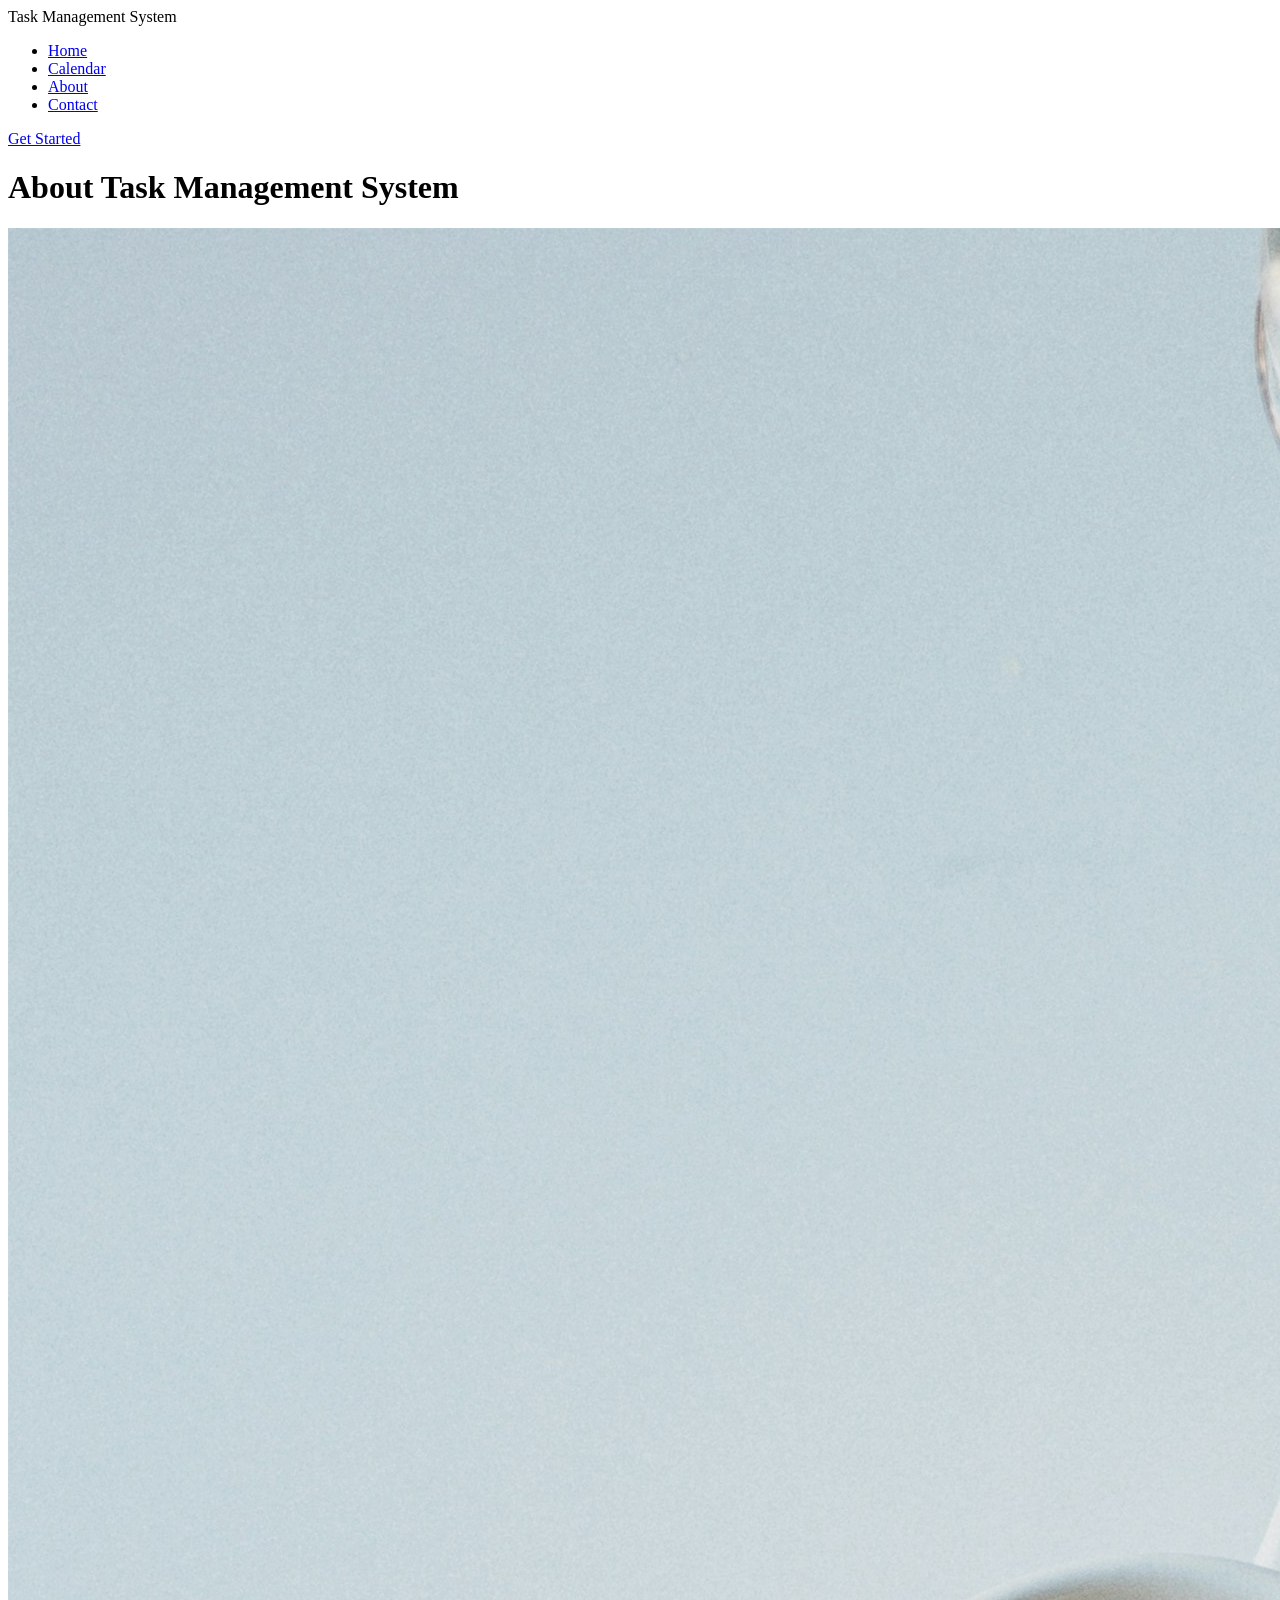
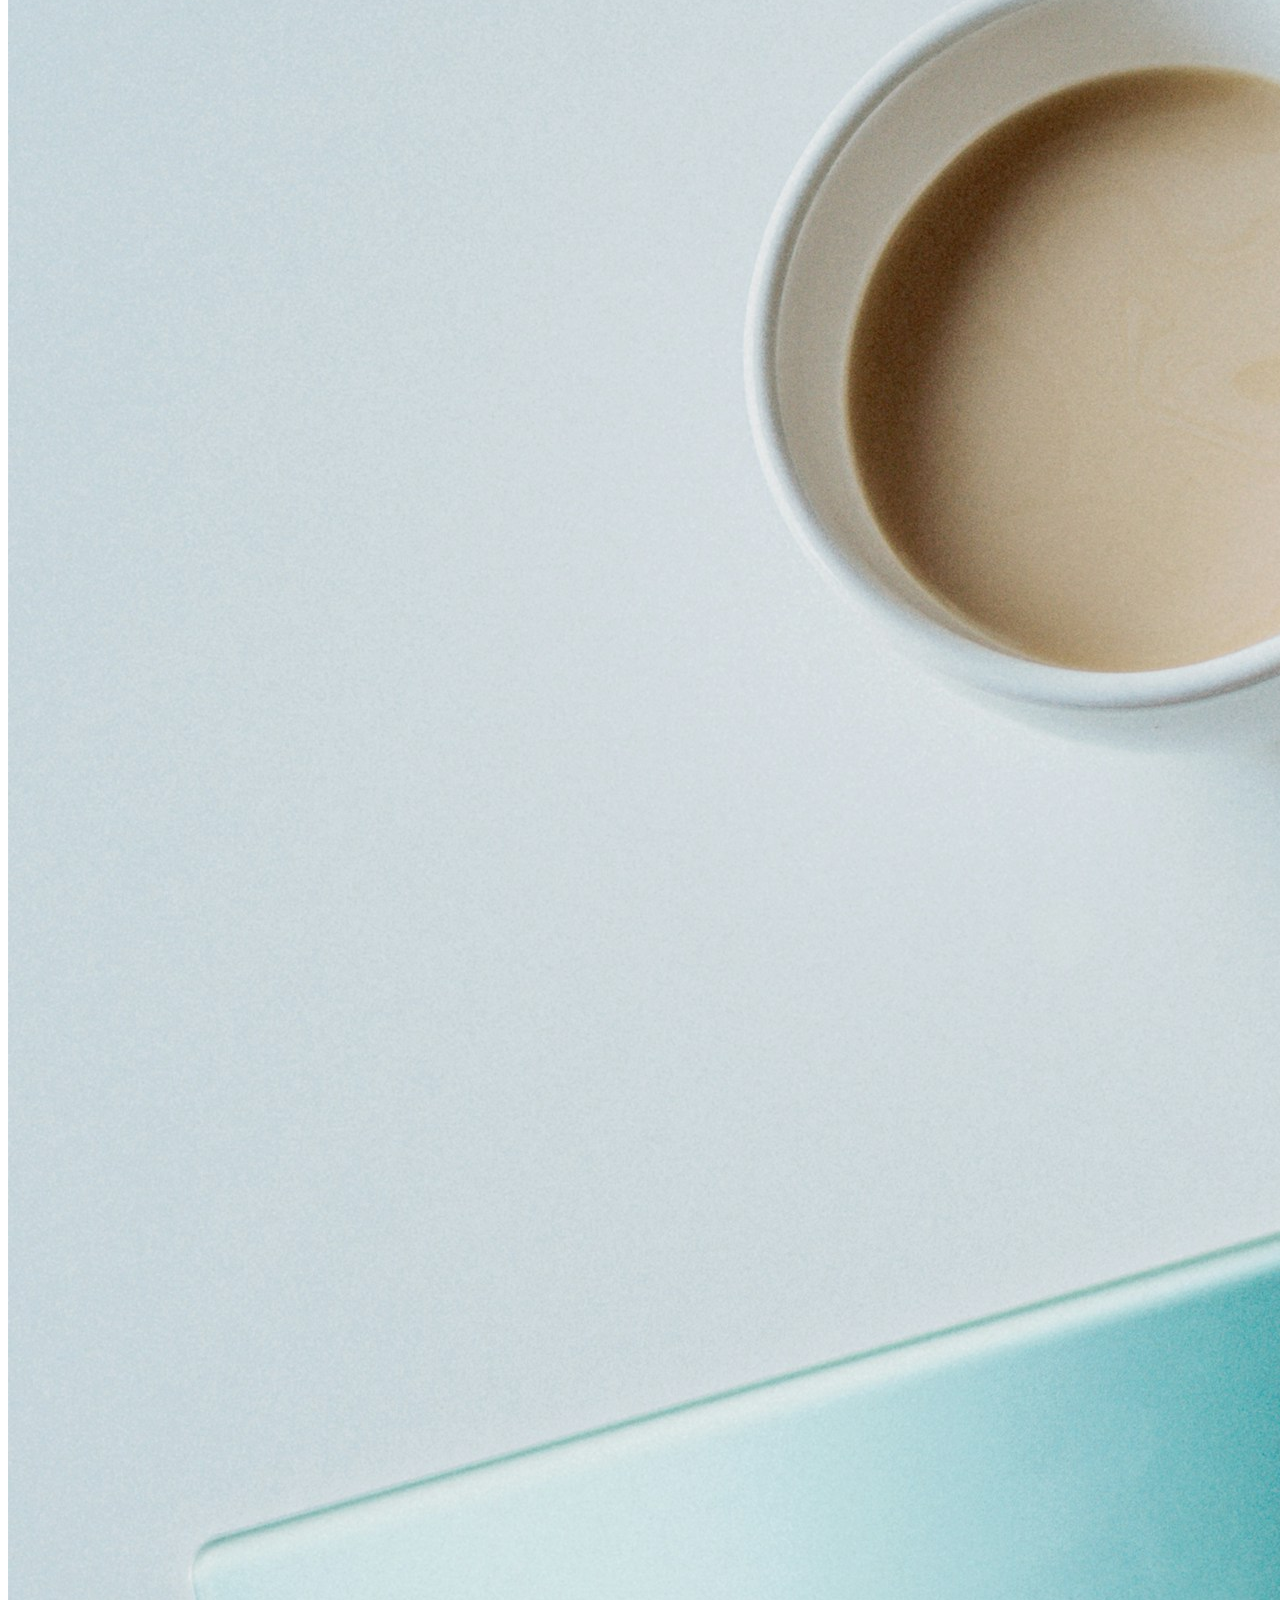
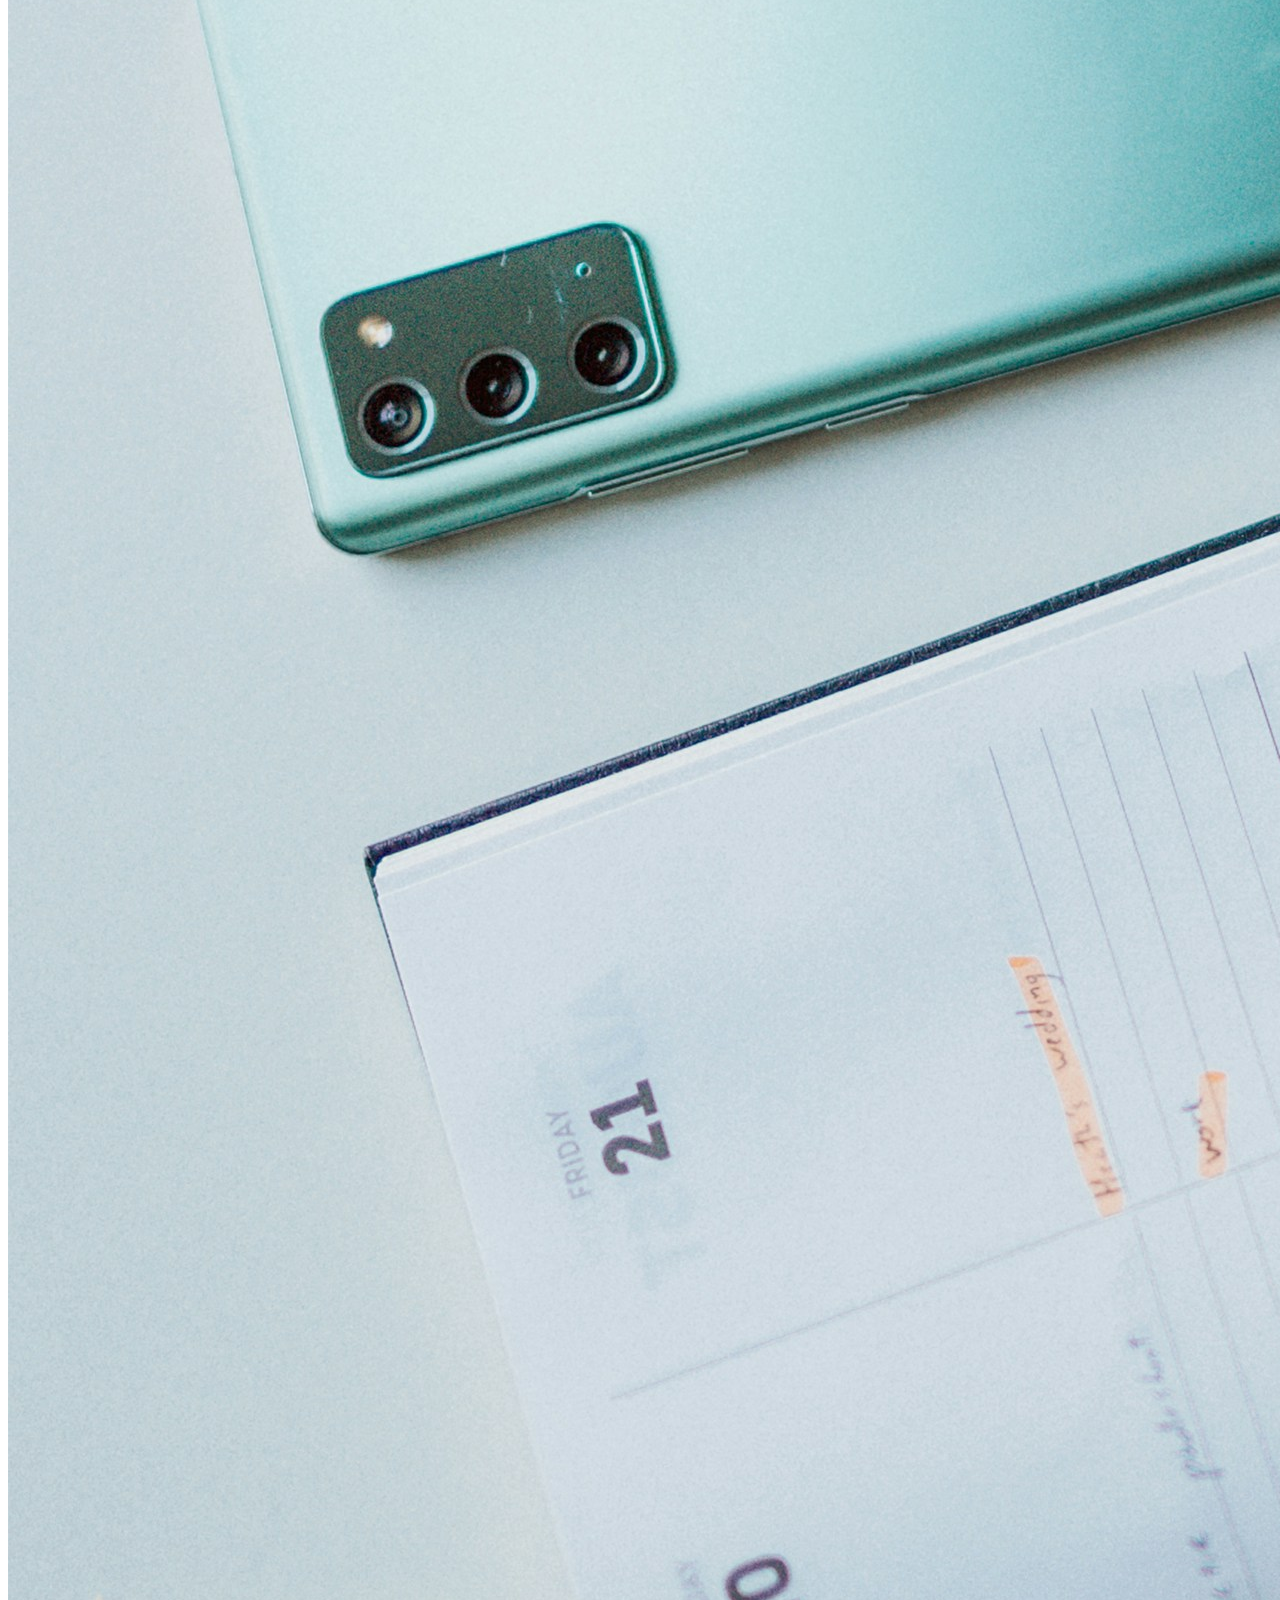
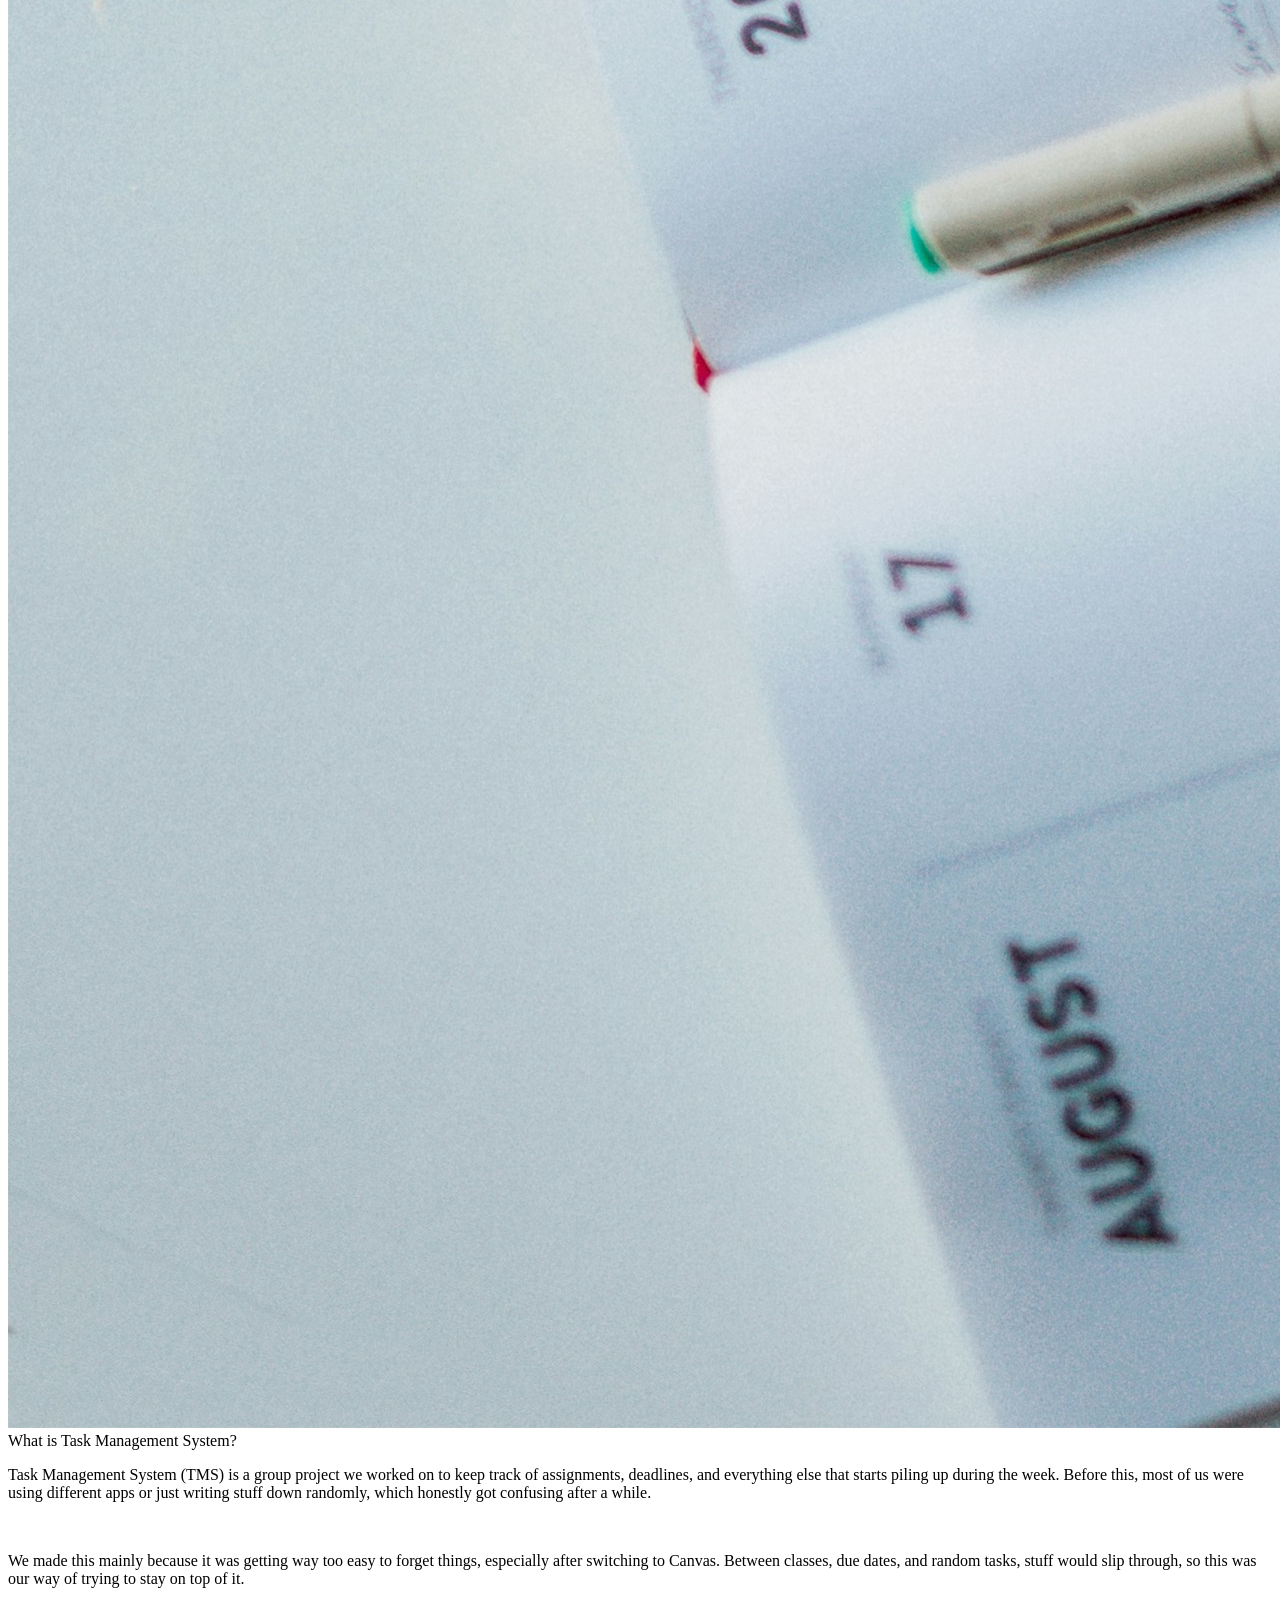
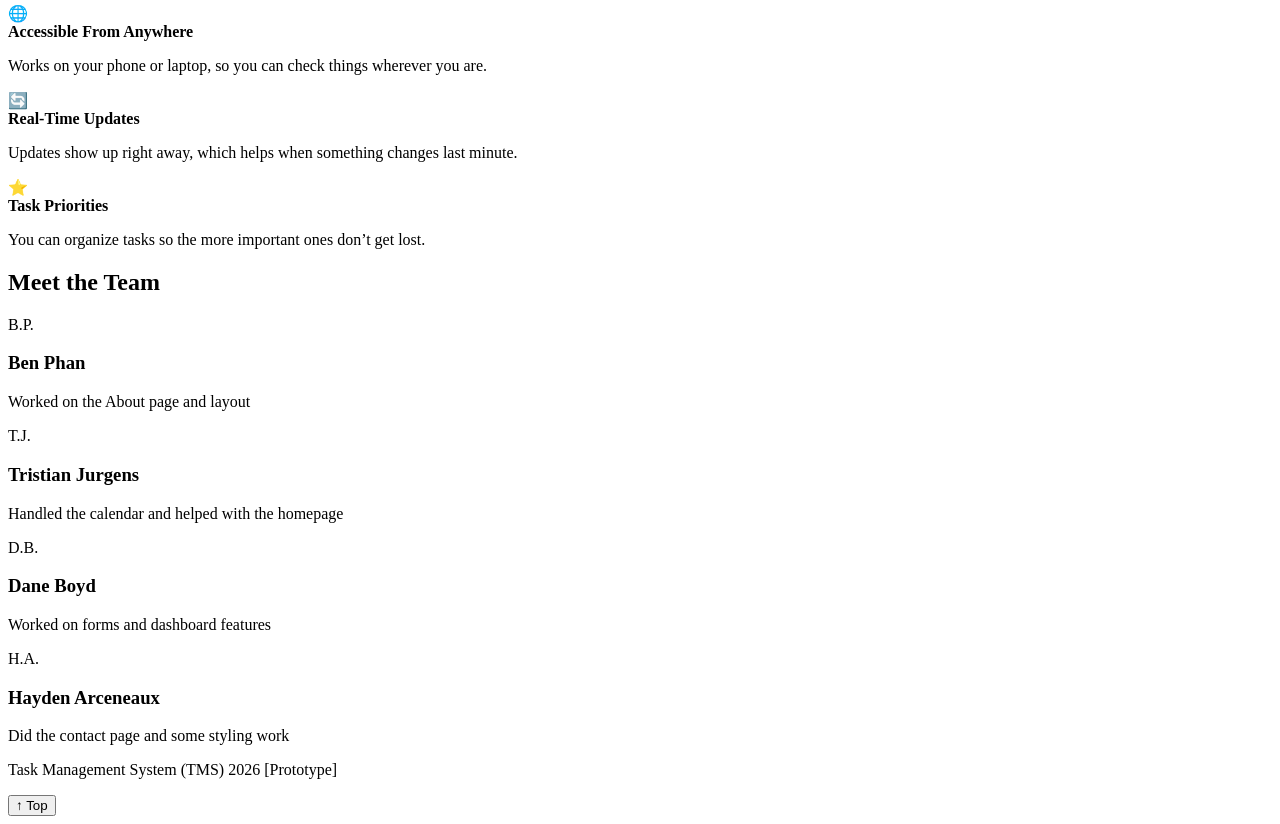
==== aboutPage.html @ 97583f64 "Add files via upload" ====
<!--Author of Task Management System About Page: Ben Phan
    HTML for the TMS About page

    NOTE: Still need to check file paths for buttons
    Might update team roles later -->

<!DOCTYPE html>
<html lang="en">

<head>
    <meta charset="UTF-8">
    <!--Name might change later-->
    <title>About | Task Management System</title> 
    <link rel="stylesheet" href="AboutStyle.css">
</head>

<body>

    <!--Top navigation bar-->
    <nav>
        <span class="logo">Task Management System</span>

        <!--Links (placeholders for now, fix if needed)-->
        <ul>
            <li><a href="home.html">Home</a></li>
            <li><a href="calendar.html">Calendar</a></li>
            <li><a href="AboutPage.html">About</a></li>
            <li><a href="contact.html">Contact</a></li>
        </ul>

        <a href="signup.html" class="nav-button">Get Started</a>
    </nav>

    <!--Page title-->
    <div class="page-banner">
        <h1>About Task Management System</h1>
    </div>

    <div class="divider"></div>

    <!--Image section-->
    <div class="image-section">
        <div class="image-box">
            <img src="calendarImage.jpg" alt="TMS calendar" />
        </div>
    </div>

    <div class="divider"></div>

    <!--About section-->
    <div class="about-info">

        <!--Left side-->
        <div class="left-side">
            <div class="section-title">What is Task Management System?</div>

            <div class="desc-box">
                <p>
                    Task Management System (TMS) is a group project we worked on to keep track
                    of assignments, deadlines, and everything else that starts piling up during the week.
                    Before this, most of us were using different apps or just writing stuff down randomly,
                    which honestly got confusing after a while.
                </p>

                <br>

                <p>
                    We made this mainly because it was getting way too easy to forget things,
                    especially after switching to Canvas. Between classes, due dates, and random tasks,
                    stuff would slip through, so this was our way of trying to stay on top of it.
                </p>
            </div>
        </div>

        <!--Right side (features)-->
        <div class="right-side">

            <div class="tms-feature">
                <span class="icon">🌐</span>
                <div>
                    <strong>Accessible From Anywhere</strong>
                    <p>Works on your phone or laptop, so you can check things wherever you are.</p>
                </div>
            </div>

            <div class="tms-feature">
                <span class="icon">🔄</span>
                <div>
                    <strong>Real-Time Updates</strong>
                    <p>Updates show up right away, which helps when something changes last minute.</p>
                </div>
            </div>

            <div class="tms-feature">
                <span class="icon">⭐</span>
                <div>
                    <strong>Task Priorities</strong>
                    <p>You can organize tasks so the more important ones don’t get lost.</p>
                </div>
            </div>

        </div>
    </div>

    <div class="divider"></div>

    <!--Team section-->
    <div class="team-section">
        <h2>Meet the Team</h2>

        <div class="team-grid">

            <div class="member-card">
                <div class="avatar">B.P.</div>
                <h3>Ben Phan</h3>
                <p>Worked on the About page and layout</p>
            </div>

            <div class="member-card">
                <div class="avatar">T.J.</div>
                <h3>Tristian Jurgens</h3>
                <p>Handled the calendar and helped with the homepage</p>
            </div>

            <div class="member-card">
                <div class="avatar">D.B.</div>
                <h3>Dane Boyd</h3>
                <p>Worked on forms and dashboard features</p>
            </div>

            <div class="member-card">
                <div class="avatar">H.A.</div>
                <h3>Hayden Arceneaux</h3>
                <p>Did the contact page and some styling work</p>
            </div>

        </div>
    </div>

    <!--Footer-->
    <footer>
        <p>Task Management System (TMS) 2026 [Prototype]</p>
    </footer>

    <!--Scroll button-->
    <button id="scrollButton" onclick="scrollToTop()">↑ Top</button>

    <script src="AboutScript.js"></script>

</body>
</html>
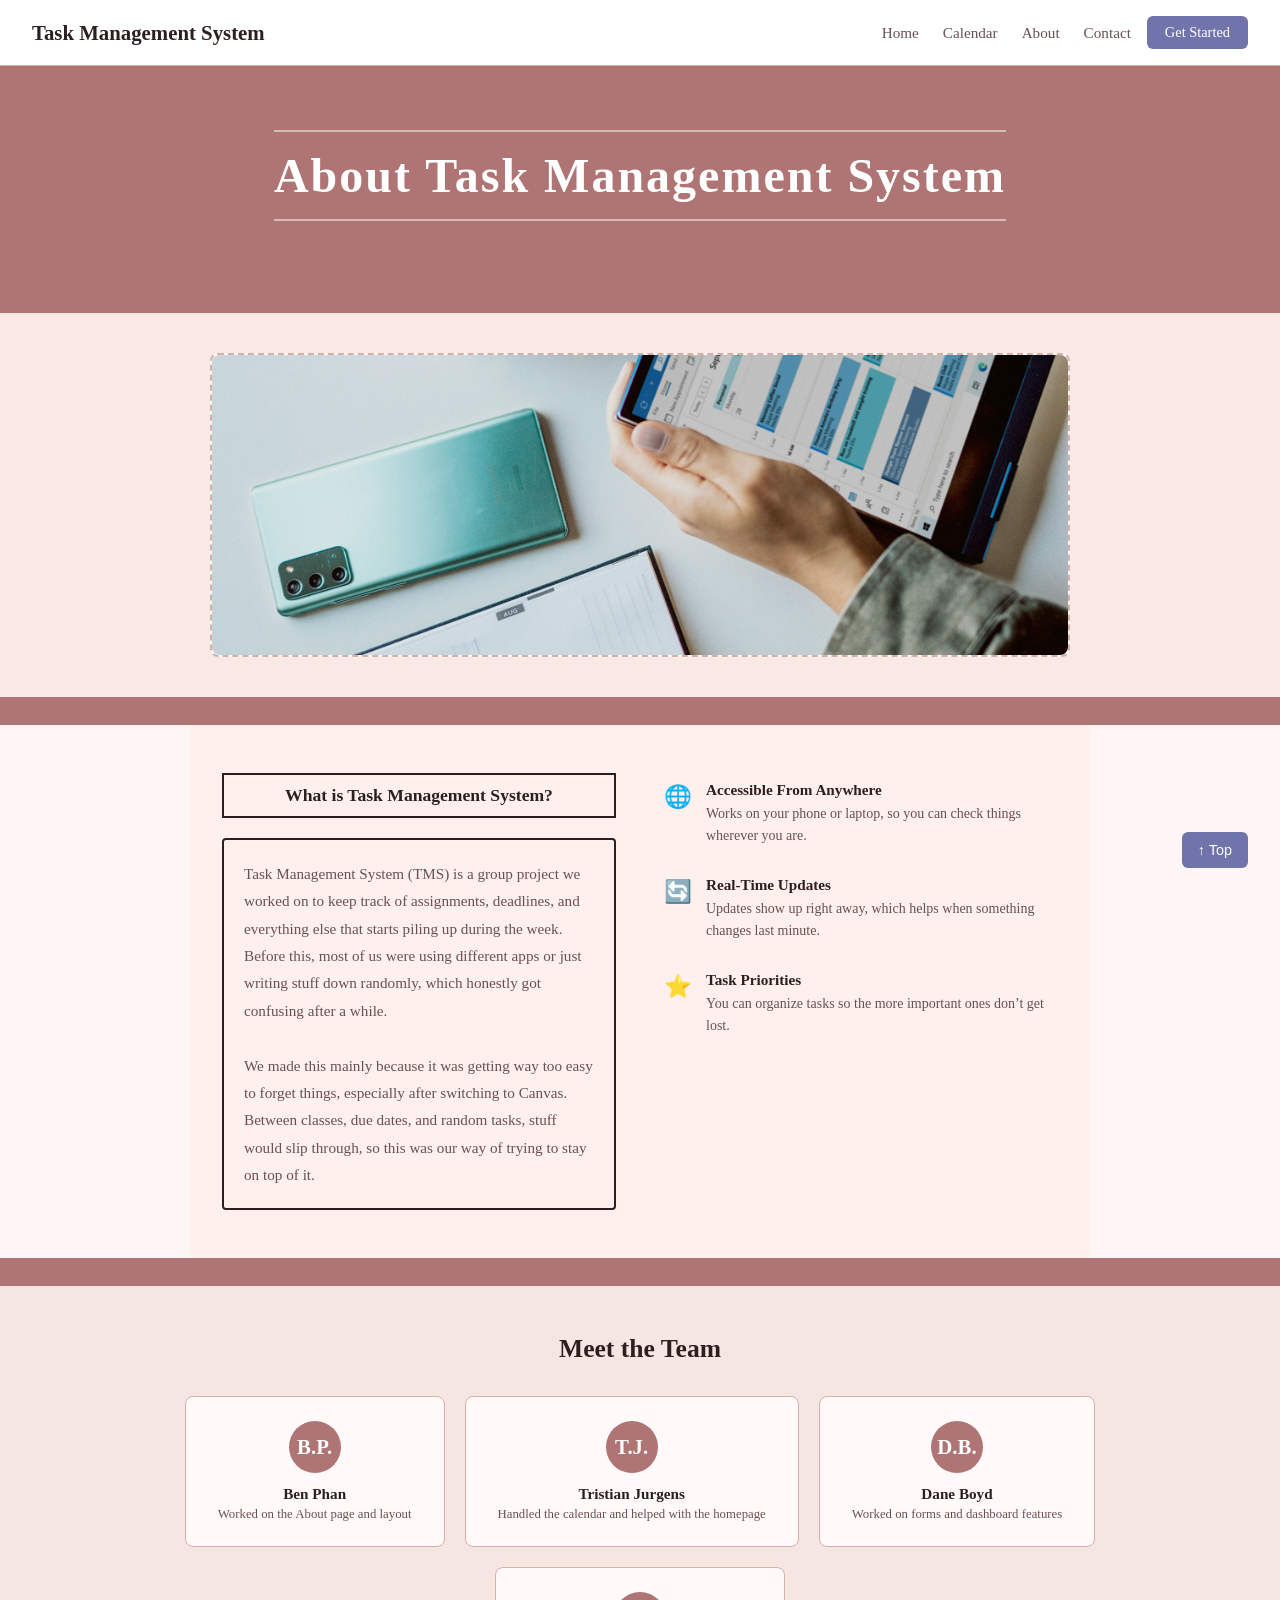
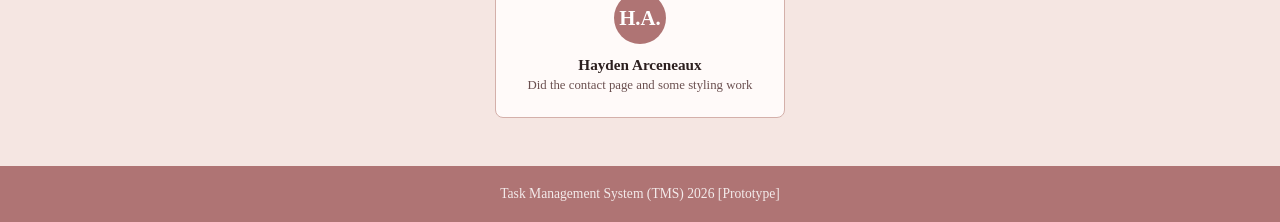
==== commit b888a403: "typo with AboutStyle.css --> aboutStyle.css" ====
--- a/aboutPage.html
+++ b/aboutPage.html
@@ -11,7 +11,7 @@
     <meta charset="UTF-8">
     <!--Name might change later-->
     <title>About | Task Management System</title> 
-    <link rel="stylesheet" href="AboutStyle.css">
+    <link rel="stylesheet" href="aboutStyle.css">
 </head>
 
 <body>
@@ -148,4 +148,4 @@
     <script src="AboutScript.js"></script>
 
 </body>
-</html>+</html>
--- a/aboutStyle.css
+++ b/aboutStyle.css
@@ -0,0 +1,297 @@
+/*Author of Task Management System About Page: Ben Phan
+    This is the CSS for the TMS About page
+    Border boxes and fonts should be aligned properly now (hopefully)*/
+
+* 
+{
+    margin: 0;
+    padding: 0;
+    box-sizing: border-box;
+}
+
+body 
+{
+    font-family: Georgia, serif;
+    background-color: #fdf6f4;
+    color: #2c1f1f;
+}
+
+/*Bar at the top of screen*/
+nav 
+{
+    display: flex;
+    align-items: center;
+    background-color: white;
+    padding: 16px 32px;
+    border-bottom: 1px solid #d4b0aa;
+    gap: 16px;
+}
+
+/*logo is in placeholder for now*/
+.logo 
+{
+    font-size: 1.3rem;
+    font-weight: bold;
+    margin-right: auto;
+}
+
+nav ul 
+{
+    list-style: none;
+    display: flex;
+    gap: 24px;
+}
+
+nav ul a 
+{
+    text-decoration: none;
+    color: #6b5050;
+    font-size: 0.95rem;
+}
+
+nav ul a:hover
+{
+    color: #9a5e5e;
+}
+
+.nav-button
+{
+    background-color: #7174AA;
+    color: white;
+    padding: 8px 18px;
+    border-radius: 6px;
+    text-decoration: none;
+    font-size: 0.9rem;
+}
+
+.nav-button:hover 
+{
+    background-color: #5a5d8f;
+}
+
+/*Title of the page*/
+.page-banner
+{
+    background-color: #AF7474;
+    padding: 64px 32px;
+    text-align: center;
+    width: 100%;
+}
+
+.page-banner h1 /*USE INLINE-BLOCK INSTEAD OF BLOCK (kept wrapping around wrong)*/
+{
+    font-size: 3rem;
+    color: white;
+    letter-spacing: 2px;
+    border-top: 2px solid rgba(255, 255, 255, 0.5);
+    border-bottom: 2px solid rgba(255, 255, 255, 0.5);
+    padding: 16px 0;
+    display: inline-block;
+}
+
+/*Divider*/
+.divider
+{
+    height: 28px;
+    background-color: #AF7474;
+}
+
+/*Image under title*/
+.image-section
+{
+    background-color: #f9e8e4;
+    padding: 40px 32px;
+}
+
+.image-box
+{
+    max-width: 860px;
+    margin: 0 auto;
+    border: 2px dashed #d4b0aa;
+    border-radius: 8px;
+    min-height: 220px;
+    display: flex;
+    align-items: center;
+    justify-content: center;
+    color: #6b5050;
+    font-size: 1rem;
+    background-color: #fdf6f4;
+}
+
+.image-box img
+{
+    width: 100%;
+    height: 300px;
+    object-fit: cover;
+    border-radius: 8px;
+}
+
+/*Info/About section*/
+.about-info
+{
+    background-color: #fdf0ed;
+    padding: 48px 32px;
+    display: flex;
+    gap: 48px;
+    max-width: 900px;
+    margin: 0 auto;
+}
+
+    /*Left*/
+.left-side
+{
+    flex: 1;
+}
+
+.section-title
+{
+    display: block;
+    text-align: center;
+    border: 2px solid #2c1f1f;
+    padding: 10px 24px;
+    font-size: 1.1rem;
+    font-weight: bold;
+    margin-bottom: 20px;
+}
+
+.desc-box
+{
+    border: 2px solid #2c1f1f;
+    border-radius: 4px;
+    padding: 20px;
+    color: #6b5050;
+    line-height: 1.8;
+    font-size: 0.95rem;
+}
+
+    /*Right*/
+.right-side
+{
+    flex: 1;
+    display: flex;
+    flex-direction: column;
+    gap: 28px;
+    padding-top: 8px;
+}
+
+.tms-feature
+{
+    display: flex;
+    align-items: flex-start;
+    gap: 14px;
+}
+
+.icon
+{
+    font-size: 1.4rem;
+    margin-top: 2px;
+}
+
+.tms-feature strong
+{
+    display: block;
+    font-size: 0.95rem;
+    margin-bottom: 4px;
+}
+
+.tms-feature p
+{
+    font-size: 0.875rem;
+    color: #6b5050;
+    line-height: 1.6;
+}
+
+/*Developer Names*/
+.team-section
+{
+    background-color: #f5e6e2;
+    padding: 48px 32px;
+    text-align: center;
+}
+
+.team-section h2
+{
+    font-size: 1.6rem;
+    margin-bottom: 32px;
+}
+
+.team-grid
+{
+    display: flex;
+    flex-wrap: wrap;
+    gap: 20px;
+    justify-content: center;
+}
+
+.member-card
+{
+    background-color: #fffaf9;
+    border: 1px solid #d4b0aa;
+    border-radius: 8px;
+    padding: 24px 32px;
+    min-width: 150px;
+}
+
+.member-card:hover /*fancied the cards with a little shadow and lift*/
+{
+    transform: translateY(-4px);
+    box-shadow: 0 8px 20px rgba(176, 112, 112, 0.2);
+}
+
+.avatar
+{
+    width: 52px;
+    height: 52px;
+    border-radius: 50%;
+    background-color: #AF7474;
+    color: white;
+    font-size: 1.3rem;
+    font-weight: bold;
+    display: flex;
+    align-items: center;
+    justify-content: center;
+    margin: 0 auto 12px;
+}
+
+.member-card h3
+{
+    font-size: 0.95rem;
+}
+
+.member-card p
+{
+    font-size: 0.8rem;
+    color: #6b5050;
+    margin-top: 4px;
+}
+
+/*Page Footer*/
+footer
+{
+    background-color: #AF7474;
+    color: rgba(255, 255, 255, 0.85);
+    text-align: center;
+    padding: 20px;
+    font-size: 0.85rem;
+}
+
+/*Scroll Button*/
+#scrollButton
+{
+    position: fixed;
+    bottom: 32px;
+    right: 32px;
+    background-color: #7174AA;
+    color: white;
+    border: none;
+    padding: 10px 16px;
+    border-radius: 6px;
+    font-size: 0.9rem;
+    cursor: pointer;
+    display: flex;
+}
+
+#scrollButton:hover 
+{
+    background-color: #5a5d8f;
+}
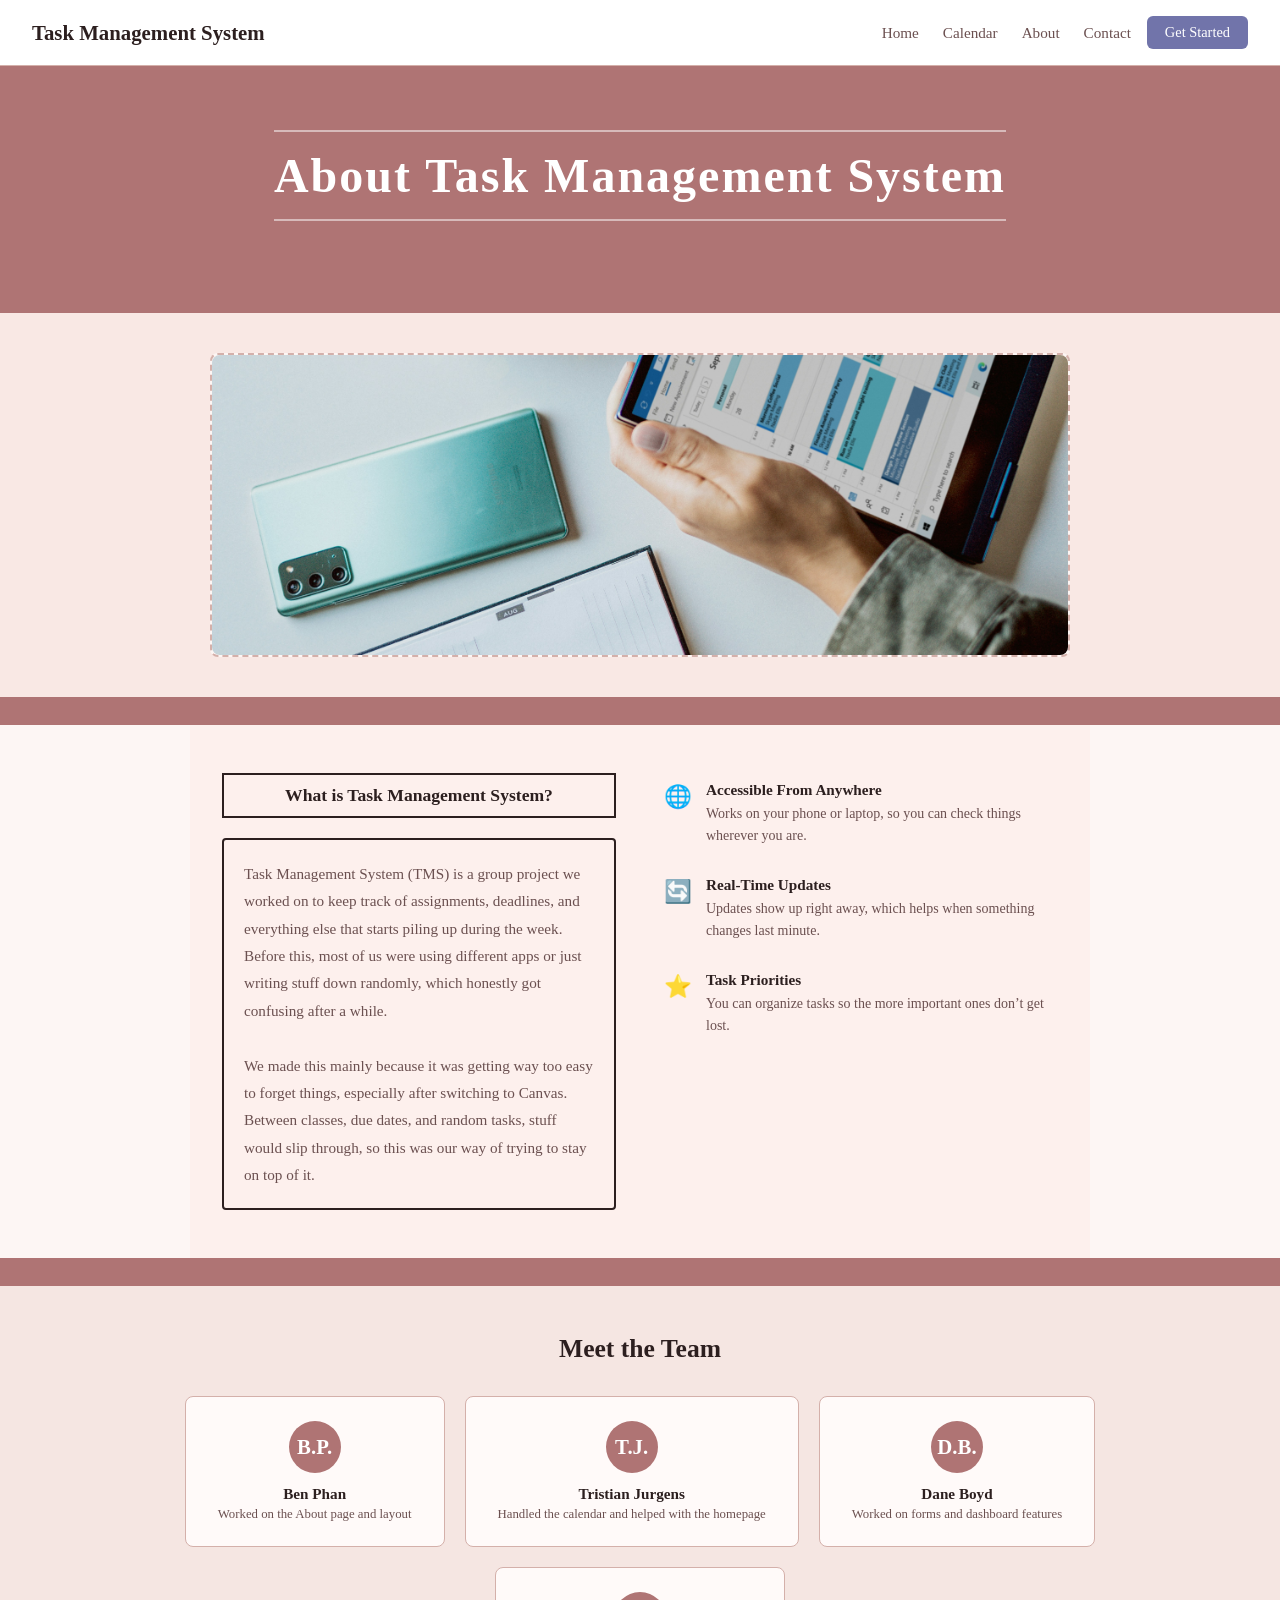
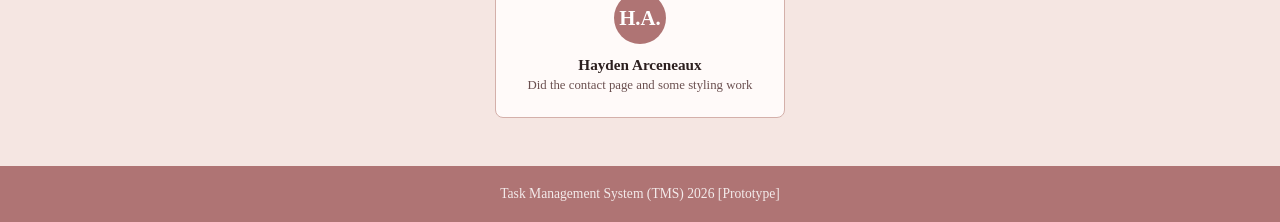
==== commit 8e516878: "Another typo with AboutScript.js --> aboutScript.js" ====
--- a/aboutPage.html
+++ b/aboutPage.html
@@ -24,7 +24,7 @@
         <ul>
             <li><a href="home.html">Home</a></li>
             <li><a href="calendar.html">Calendar</a></li>
-            <li><a href="AboutPage.html">About</a></li>
+            <li><a href="aboutPage.html">About</a></li>
             <li><a href="contact.html">Contact</a></li>
         </ul>
 
@@ -145,7 +145,7 @@
     <!--Scroll button-->
     <button id="scrollButton" onclick="scrollToTop()">↑ Top</button>
 
-    <script src="AboutScript.js"></script>
+    <script src="aboutScript.js"></script>
 
 </body>
 </html>
